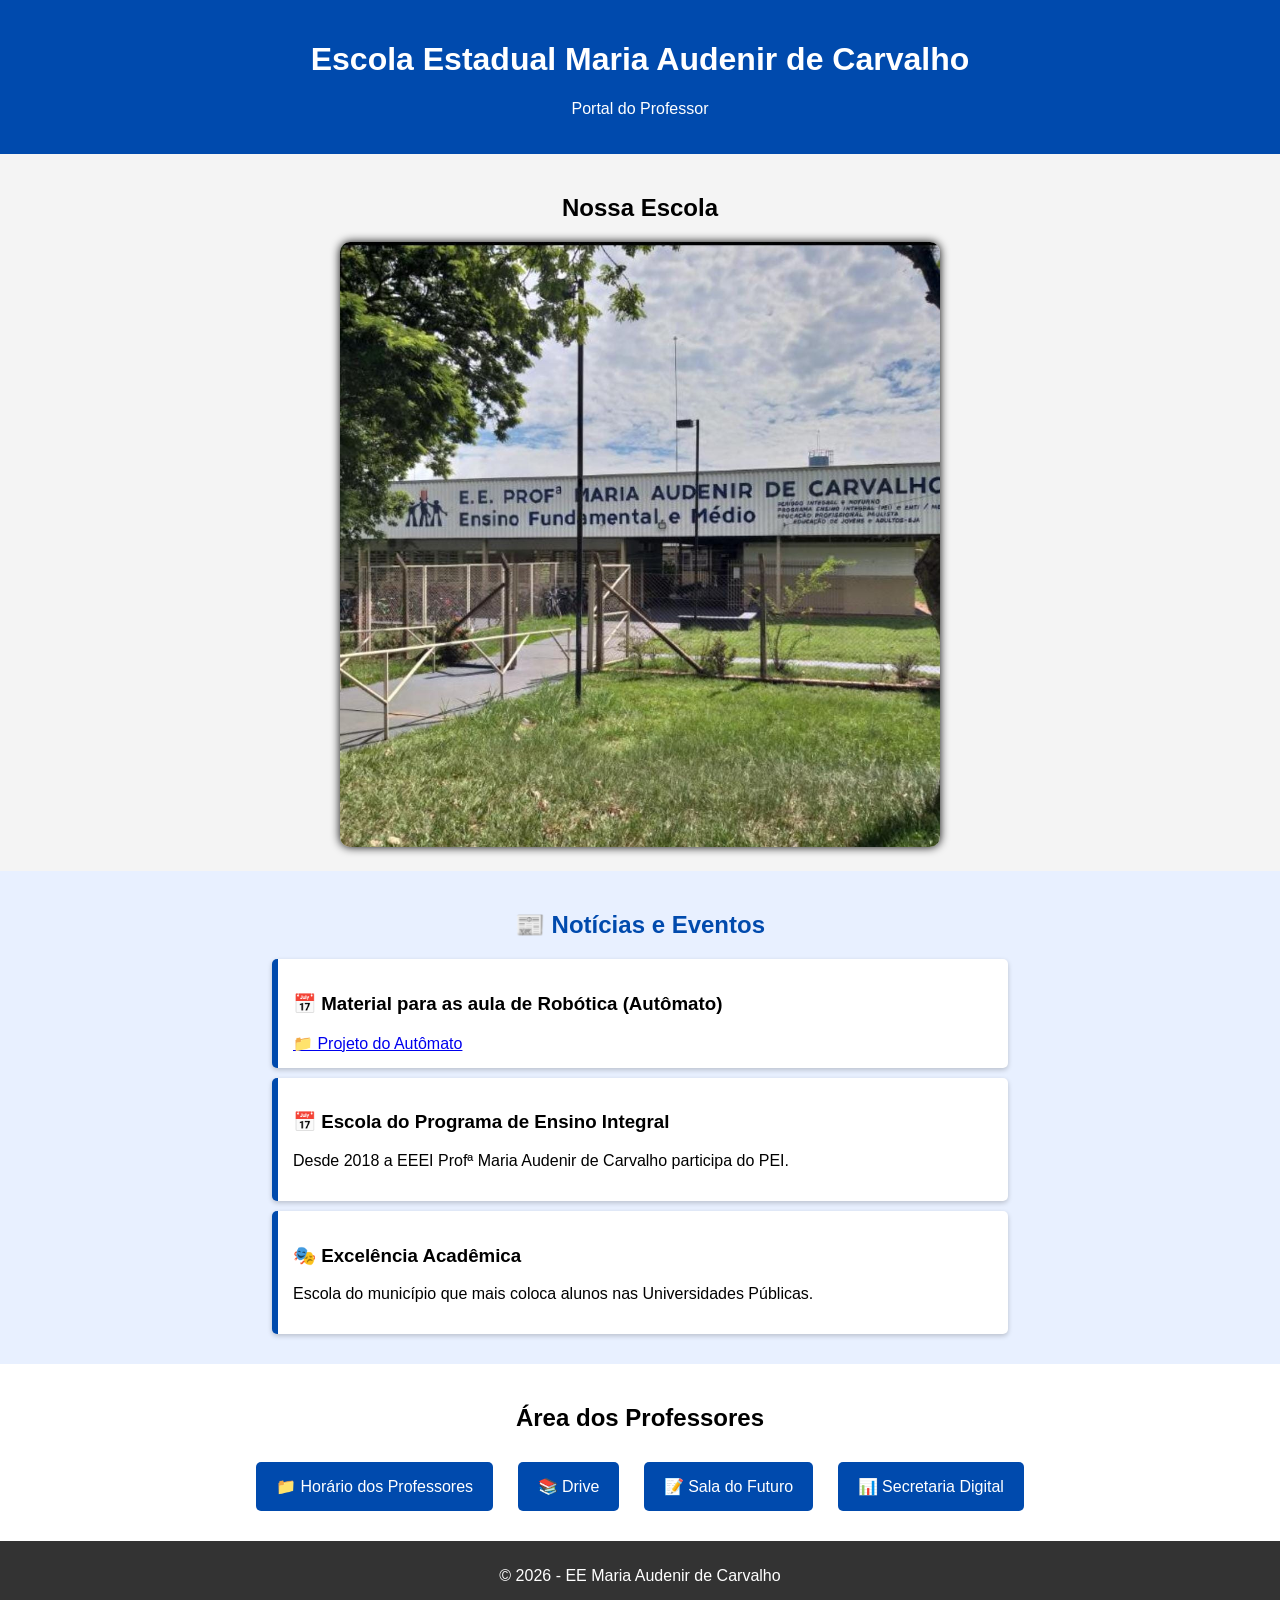
==== index.html @ 72feae28 "Add files via upload" ====
<!DOCTYPE html>
<html lang="pt-BR">
<head>
    <meta charset="UTF-8">
    <title>Escola Estadual Maria Audenir de Carvalho</title>

    <!-- Favicon -->
    <link rel="icon" type="image/x-icon" href="img/Favicon.png">

    <link rel="stylesheet" href="style.css">
</head>

<body>

<header>
    <h1>Escola Estadual Maria Audenir de Carvalho</h1>
    <p>Portal do Professor</p>
</header>

<!-- FOTO DA ESCOLA -->
<section class="foto-escola">
    <h2>Nossa Escola</h2>
    <img src="img/escola.jpeg" alt="Foto da Escola">
</section>

<!-- NOTÍCIAS E EVENTOS -->
<section class="noticias">
    <h2>📰 Notícias e Eventos</h2>
    <div class="card-noticia">
        <h3>📅 Material para as aula de Robótica (Autômato)</h3>
        <a href="img/Projeto do Autômato.pdf" target="_blank">📁 Projeto do Autômato</a>
    </div>

    <div class="card-noticia">
        <h3>📅 Escola do Programa de Ensino Integral</h3>
        <p>Desde 2018 a EEEI Profª Maria Audenir de Carvalho participa do PEI.</p>
    </div>

    <div class="card-noticia">
        <h3>🎭 Excelência Acadêmica</h3>
        <p>Escola do município que mais coloca alunos nas Universidades Públicas.</p>
    </div>

</section>

<!-- ÁREA DOS PROFESSORES -->
<section class="professores">
    <h2>Área dos Professores</h2>

    <div class="botoes">
        <a href="img/Horário Professores 16 de março de 2026.pdf" target="_blank">📁 Horário dos Professores</a>
        <a href="https://drive.google.com/drive/folders/1qM-nnVt7FWRoLllFvfLVncvGKzoVntyd?usp=drive_link" target="_blank">📚 Drive</a>
        <a href="https://saladofuturo.educacao.sp.gov.br/" target="_blank">📝 Sala do Futuro</a>
        <a href="https://sed.educacao.sp.gov.br/" target="_blank">📊 Secretaria Digital</a>
    </div>
</section>

<footer>
    <p>© 2026 - EE Maria Audenir de Carvalho</p>
</footer>

</body>
</html>
---- style.css ----
body {
    font-family: Arial, sans-serif;
    margin: 0;
    background: #f4f4f4;
}

header {
    background: #004aad;
    color: white;
    padding: 20px;
    text-align: center;
}

.foto-escola {
    text-align: center;
    padding: 20px;
}

.foto-escola img {
    width: 80%;
    max-width: 600px;
    border-radius: 10px;
    box-shadow: 0 0 10px black;
}

.professores {
    background: white;
    padding: 20px;
    text-align: center;
}

.botoes a {
    display: inline-block;
    background: #004aad;
    color: white;
    padding: 15px 20px;
    margin: 10px;
    text-decoration: none;
    border-radius: 5px;
    font-size: 16px;
}

.botoes a:hover {
    background: #002d6a;
}

footer {
    background: #333;
    color: white;
    text-align: center;
    padding: 10px;
}
.noticias {
    background: #e8f0ff;
    padding: 20px;
}

.noticias h2 {
    text-align: center;
    color: #004aad;
    margin-bottom: 20px;
}

.card-noticia {
    background: white;
    padding: 15px;
    margin: 10px auto;
    max-width: 700px;
    border-left: 6px solid #004aad;
    box-shadow: 0 2px 5px rgba(0,0,0,0.2);
    border-radius: 5px;
}
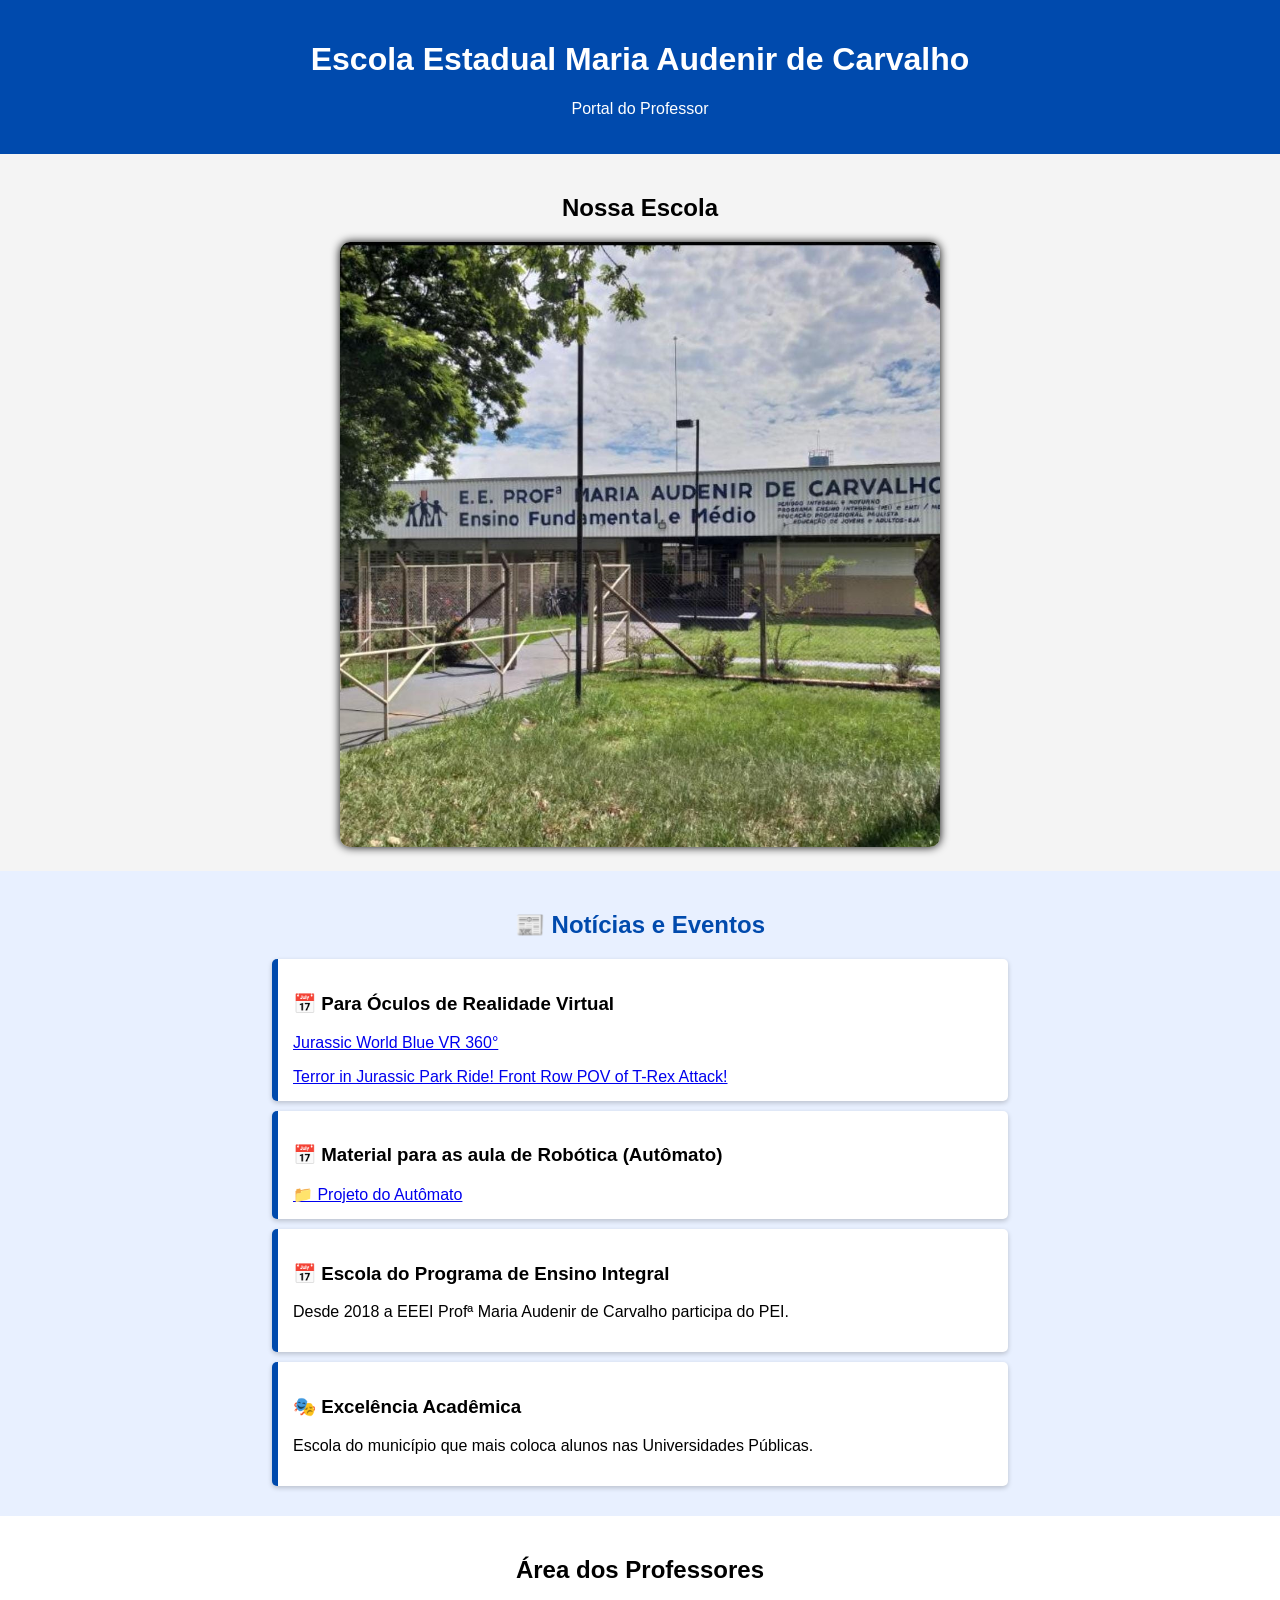
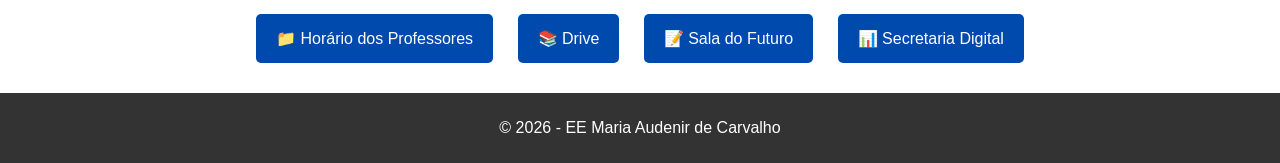
==== commit 207ea17d: "Add files via upload" ====
--- a/index.html
+++ b/index.html
@@ -26,6 +26,14 @@
 <!-- NOTÍCIAS E EVENTOS -->
 <section class="noticias">
     <h2>📰 Notícias e Eventos</h2>
+    <div class="card-noticia">
+        <h3>📅 Para Óculos de Realidade Virtual</h3>
+        <a href="https://www.youtube.com/watch?v=YhFqUohoSh0" target="_blank">Jurassic World Blue VR 360°</a>
+        <p>
+            
+        </p>
+        <a href="https://www.youtube.com/watch?v=6BVYO1WdTWE" target="_blank">Terror in Jurassic Park Ride! Front Row POV of T-Rex Attack!</a>
+    </div>
     <div class="card-noticia">
         <h3>📅 Material para as aula de Robótica (Autômato)</h3>
         <a href="img/Projeto do Autômato.pdf" target="_blank">📁 Projeto do Autômato</a>
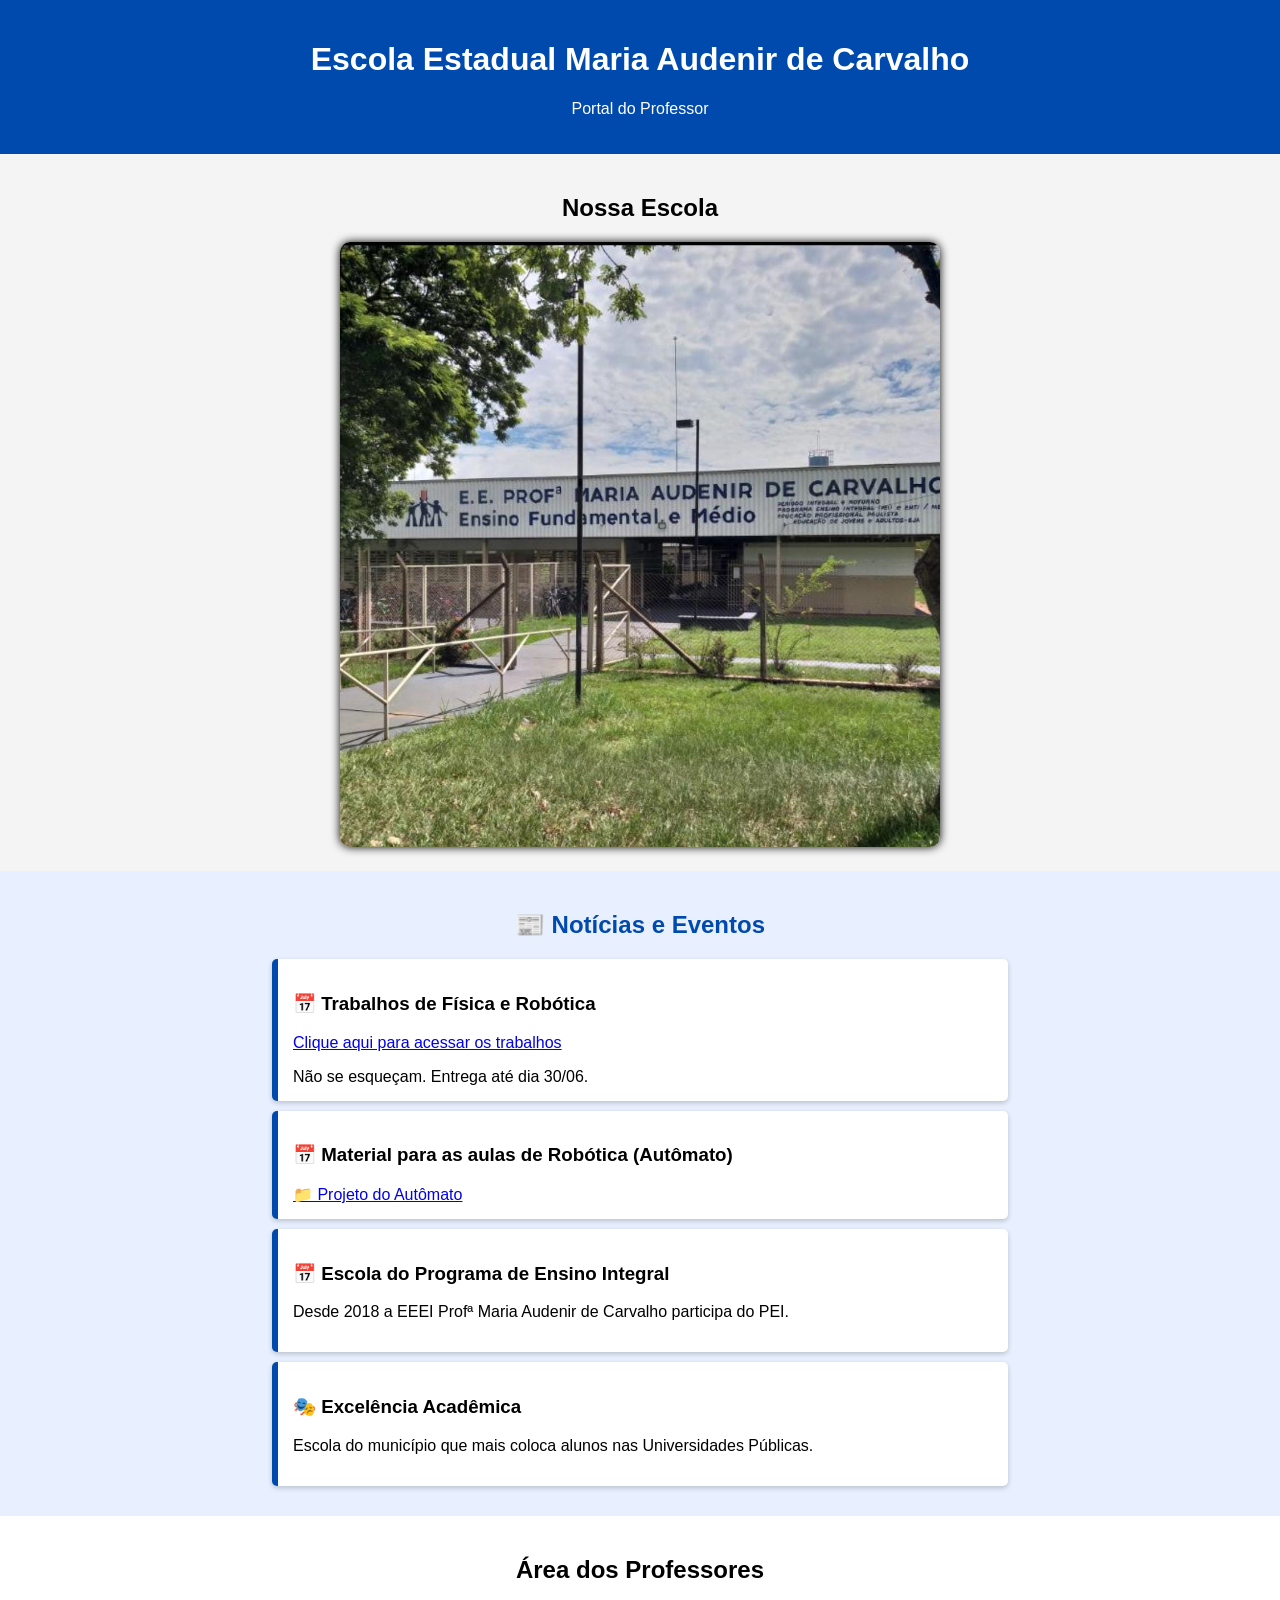
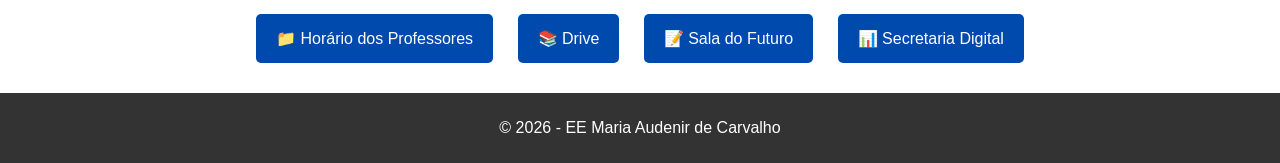
==== commit 879a3181: "Add files via upload" ====
--- a/index.html
+++ b/index.html
@@ -27,16 +27,15 @@
 <section class="noticias">
     <h2>📰 Notícias e Eventos</h2>
     <div class="card-noticia">
-        <h3>📅 Para Óculos de Realidade Virtual</h3>
-        <a href="https://www.youtube.com/watch?v=YhFqUohoSh0" target="_blank">Jurassic World Blue VR 360°</a>
+        <h3>📅 Trabalhos de Física e Robótica</h3>
+        <a href="trabalhos.html" target="_blank">Clique aqui para acessar os trabalhos</a>
         <p>
             
-        </p>
-        <a href="https://www.youtube.com/watch?v=6BVYO1WdTWE" target="_blank">Terror in Jurassic Park Ride! Front Row POV of T-Rex Attack!</a>
+        </p>Não se esqueçam. Entrega até dia 30/06.        
     </div>
     <div class="card-noticia">
-        <h3>📅 Material para as aula de Robótica (Autômato)</h3>
-        <a href="img/Projeto do Autômato.pdf" target="_blank">📁 Projeto do Autômato</a>
+        <h3>📅 Material para as aulas de Robótica (Autômato)</h3>
+        <a href="img/Autômato.pdf" target="_blank">📁 Projeto do Autômato</a>
     </div>
 
     <div class="card-noticia">
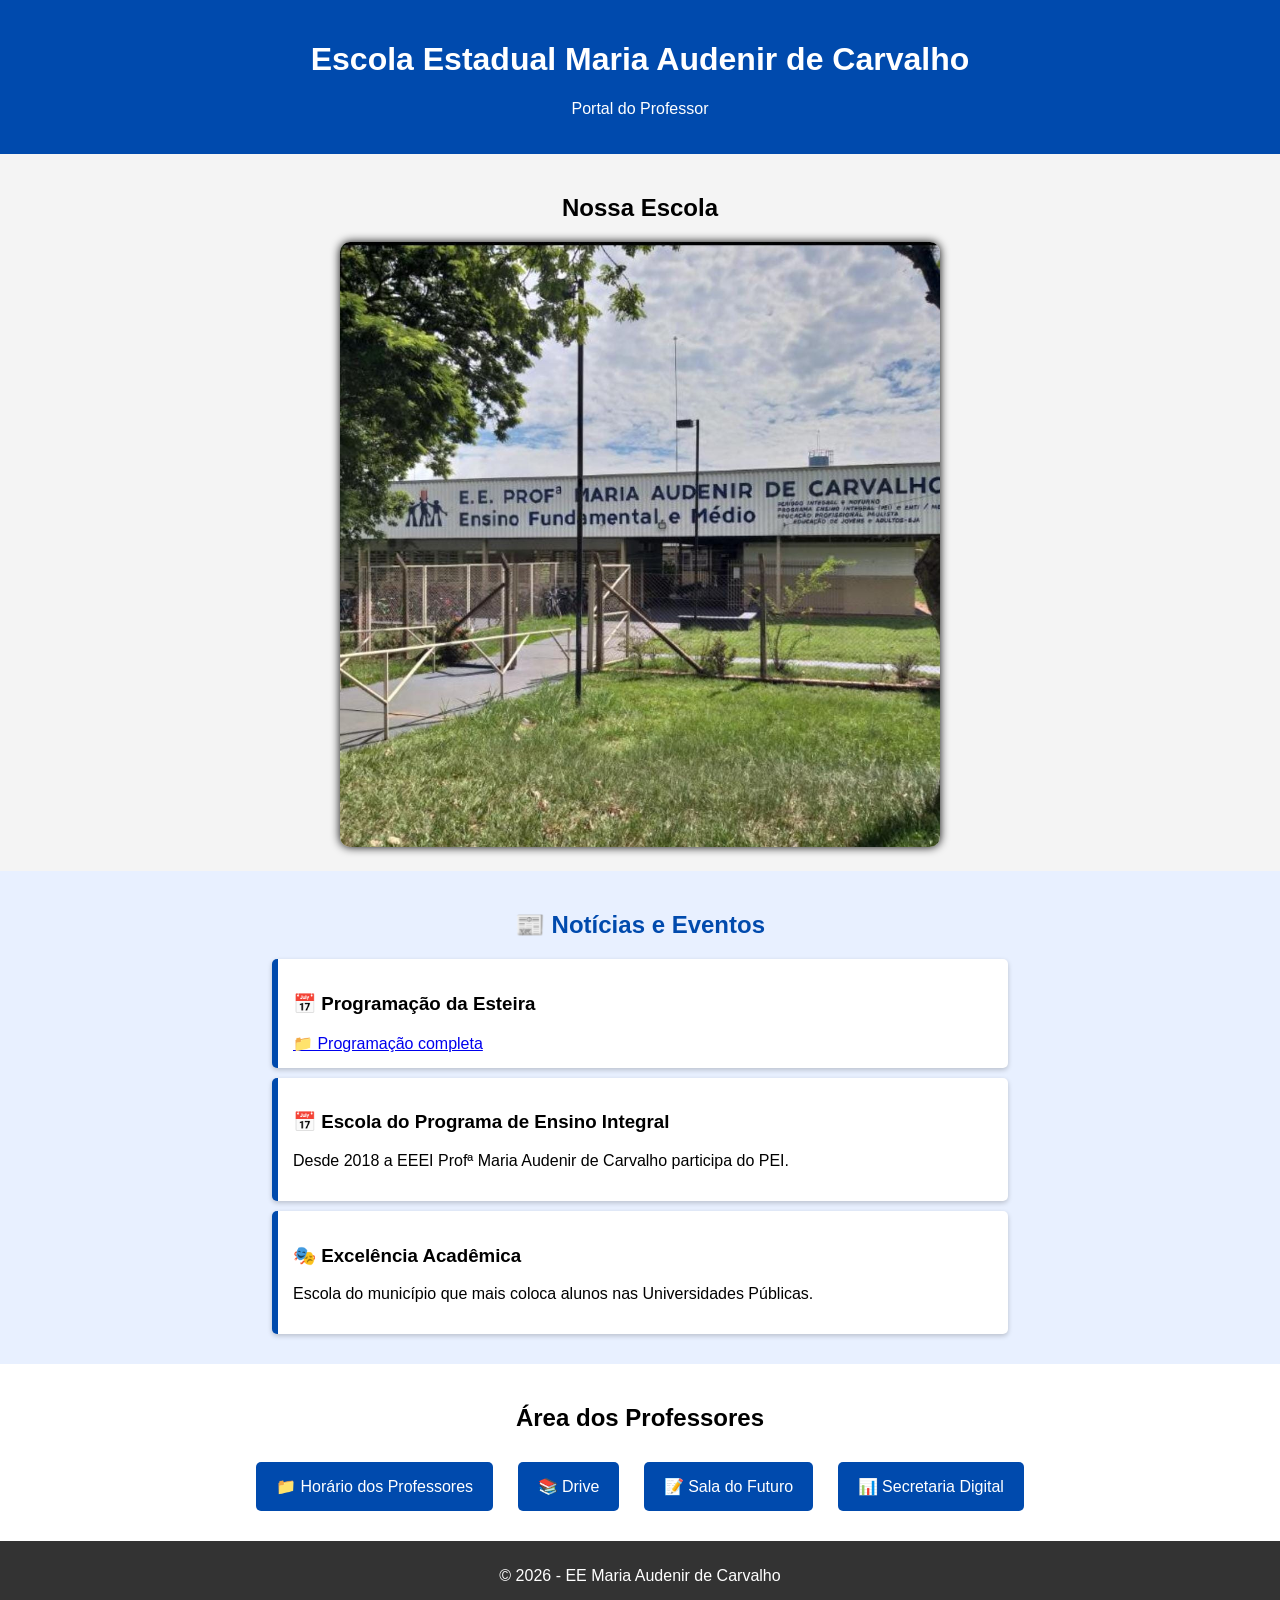
==== commit e0b24816: "Add files via upload" ====
--- a/index.html
+++ b/index.html
@@ -26,16 +26,10 @@
 <!-- NOTÍCIAS E EVENTOS -->
 <section class="noticias">
     <h2>📰 Notícias e Eventos</h2>
+    
     <div class="card-noticia">
-        <h3>📅 Trabalhos de Física e Robótica</h3>
-        <a href="trabalhos.html" target="_blank">Clique aqui para acessar os trabalhos</a>
-        <p>
-            
-        </p>Não se esqueçam. Entrega até dia 30/06.        
-    </div>
-    <div class="card-noticia">
-        <h3>📅 Material para as aulas de Robótica (Autômato)</h3>
-        <a href="img/Autômato.pdf" target="_blank">📁 Projeto do Autômato</a>
+        <h3>📅 Programação da Esteira</h3>
+        <a href="Docs/Aulas 05 e 06 código completo.png" target="_blank">📁 Programação completa</a>
     </div>
 
     <div class="card-noticia">
@@ -55,7 +49,7 @@
     <h2>Área dos Professores</h2>
 
     <div class="botoes">
-        <a href="img/Horário Professores 16 de março de 2026.pdf" target="_blank">📁 Horário dos Professores</a>
+        <a href="img/Horário Professores 10 de agosto de 2026.pdf" target="_blank">📁 Horário dos Professores</a>
         <a href="https://drive.google.com/drive/folders/1qM-nnVt7FWRoLllFvfLVncvGKzoVntyd?usp=drive_link" target="_blank">📚 Drive</a>
         <a href="https://saladofuturo.educacao.sp.gov.br/" target="_blank">📝 Sala do Futuro</a>
         <a href="https://sed.educacao.sp.gov.br/" target="_blank">📊 Secretaria Digital</a>
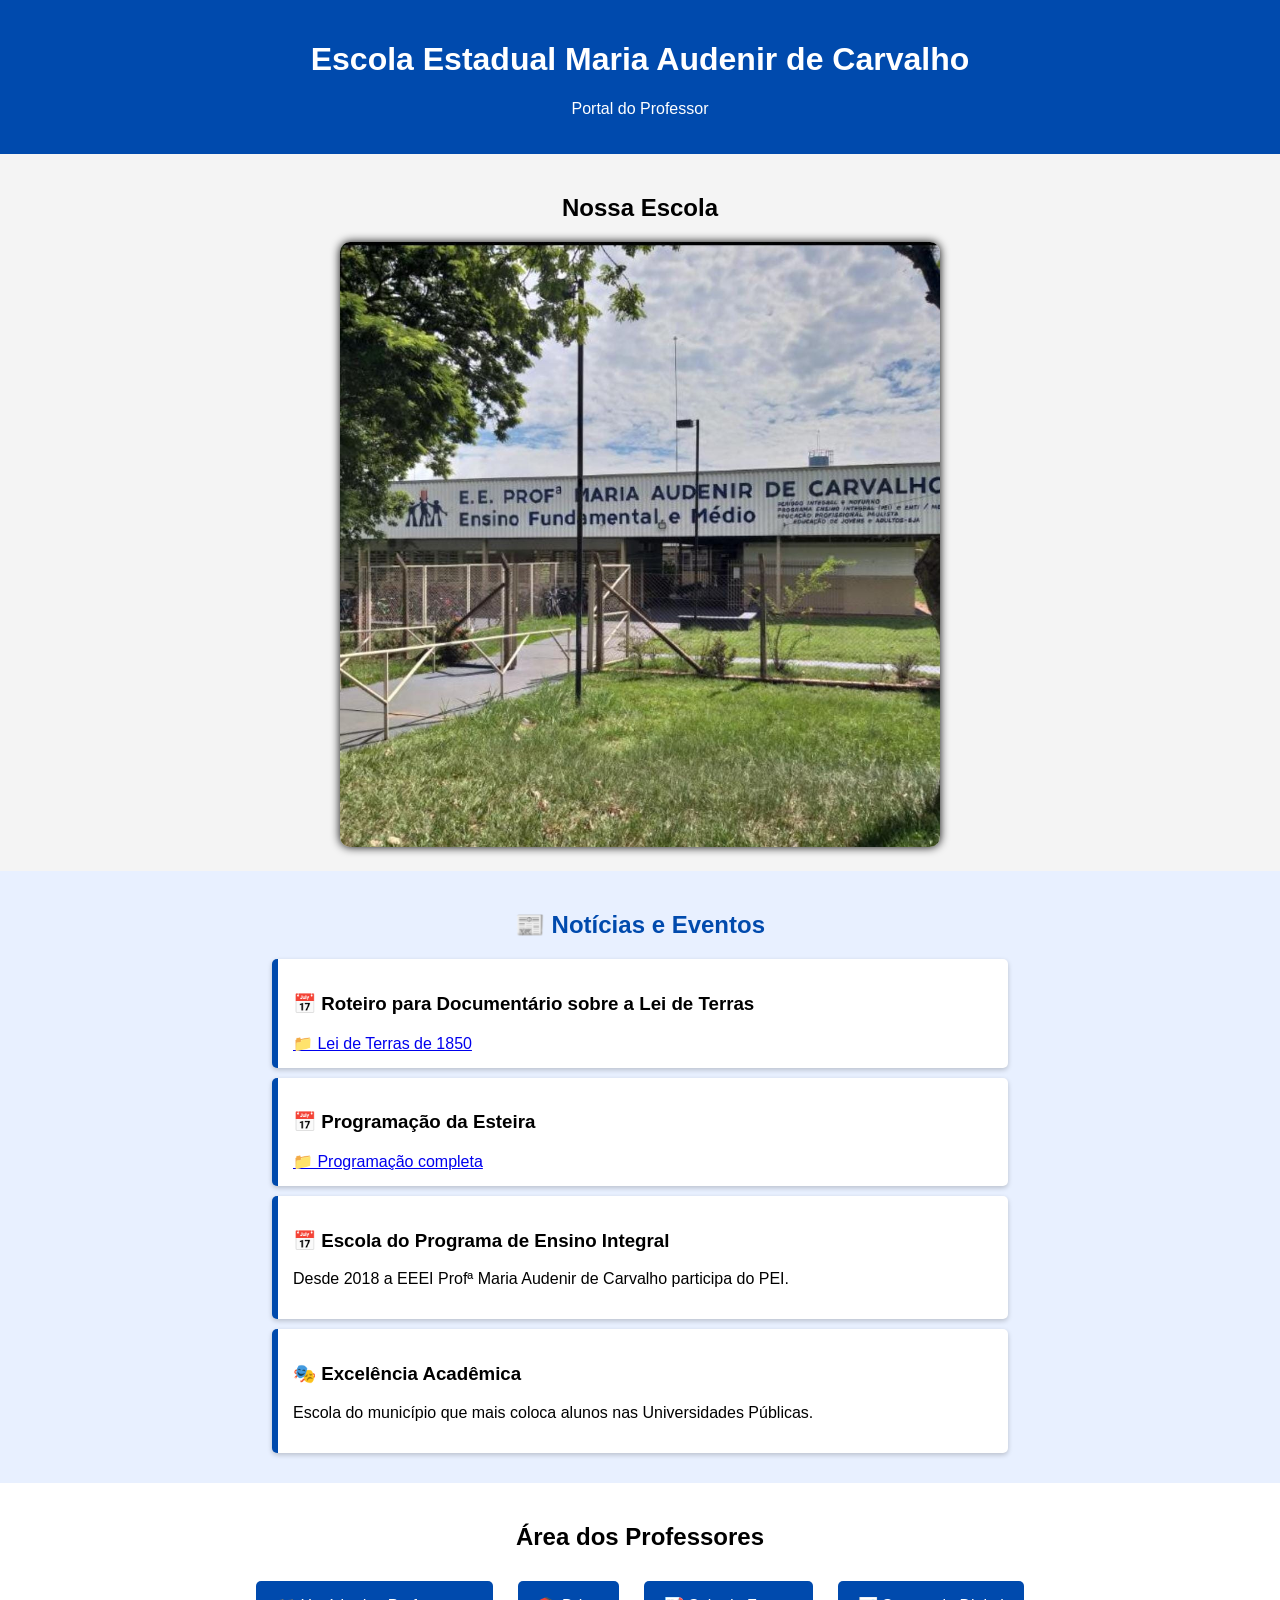
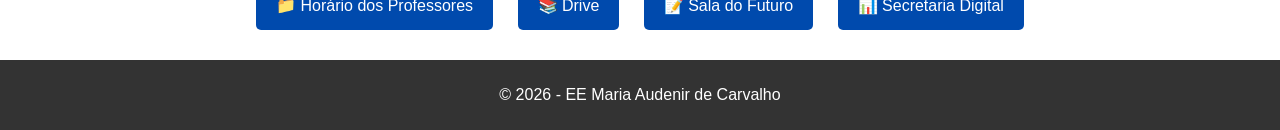
==== commit 8fd8814d: "Add files via upload" ====
--- a/index.html
+++ b/index.html
@@ -26,7 +26,10 @@
 <!-- NOTÍCIAS E EVENTOS -->
 <section class="noticias">
     <h2>📰 Notícias e Eventos</h2>
-    
+    <div class="card-noticia">
+        <h3>📅 Roteiro para Documentário sobre a Lei de Terras</h3>
+        <a href="Docs/Lei de Terras de 1850.docx" target="_blank">📁 Lei de Terras de 1850</a>
+    </div>
     <div class="card-noticia">
         <h3>📅 Programação da Esteira</h3>
         <a href="Docs/Aulas 05 e 06 código completo.png" target="_blank">📁 Programação completa</a>
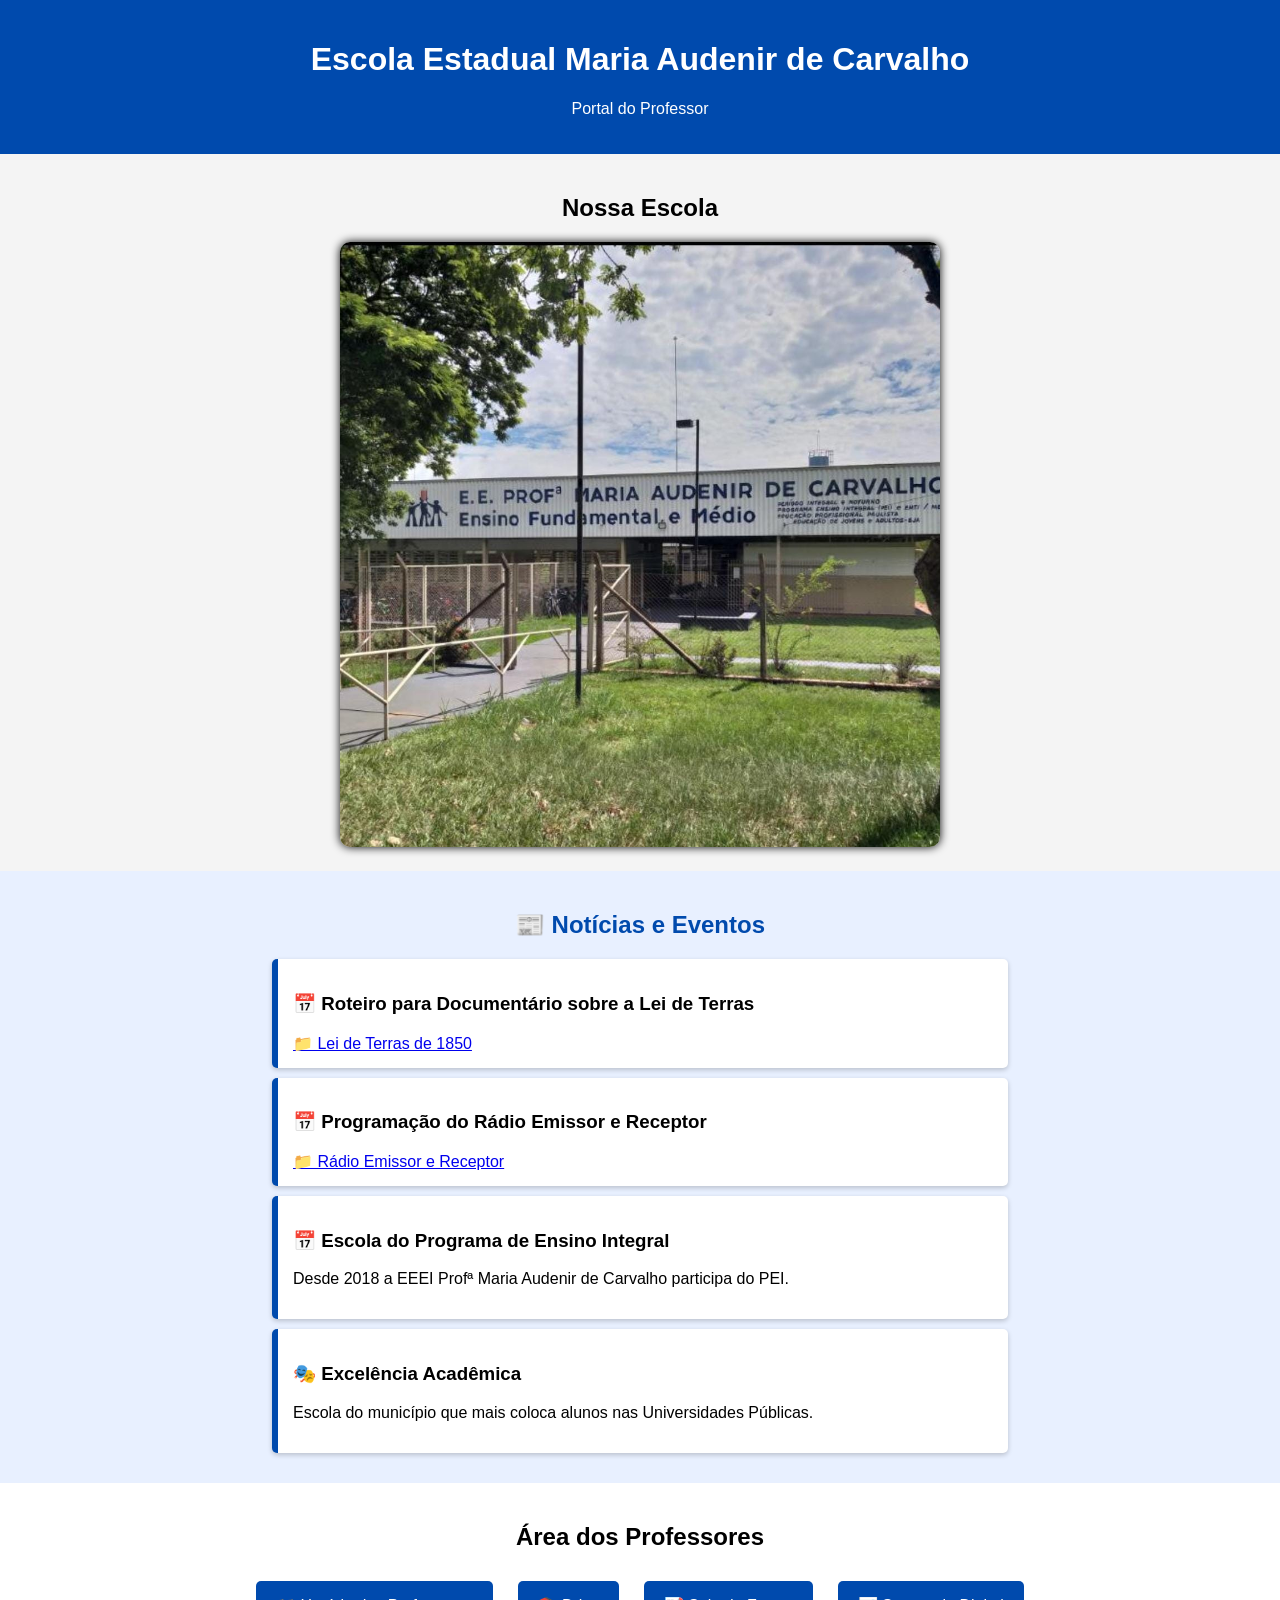
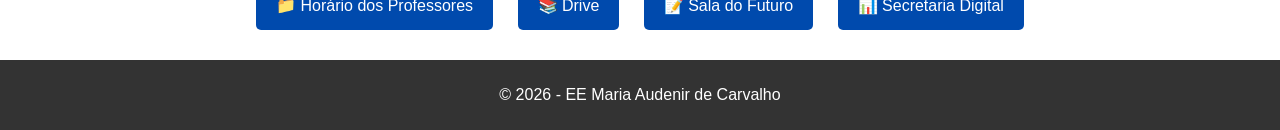
==== commit 111e24f2: "Add files via upload" ====
--- a/index.html
+++ b/index.html
@@ -31,8 +31,8 @@
         <a href="Docs/Lei de Terras de 1850.docx" target="_blank">📁 Lei de Terras de 1850</a>
     </div>
     <div class="card-noticia">
-        <h3>📅 Programação da Esteira</h3>
-        <a href="Docs/Aulas 05 e 06 código completo.png" target="_blank">📁 Programação completa</a>
+        <h3>📅 Programação do Rádio Emissor e Receptor</h3>
+        <a href="Docs/Rádio Emissor e Receptor.pdf" target="_blank">📁 Rádio Emissor e Receptor</a>
     </div>
 
     <div class="card-noticia">
